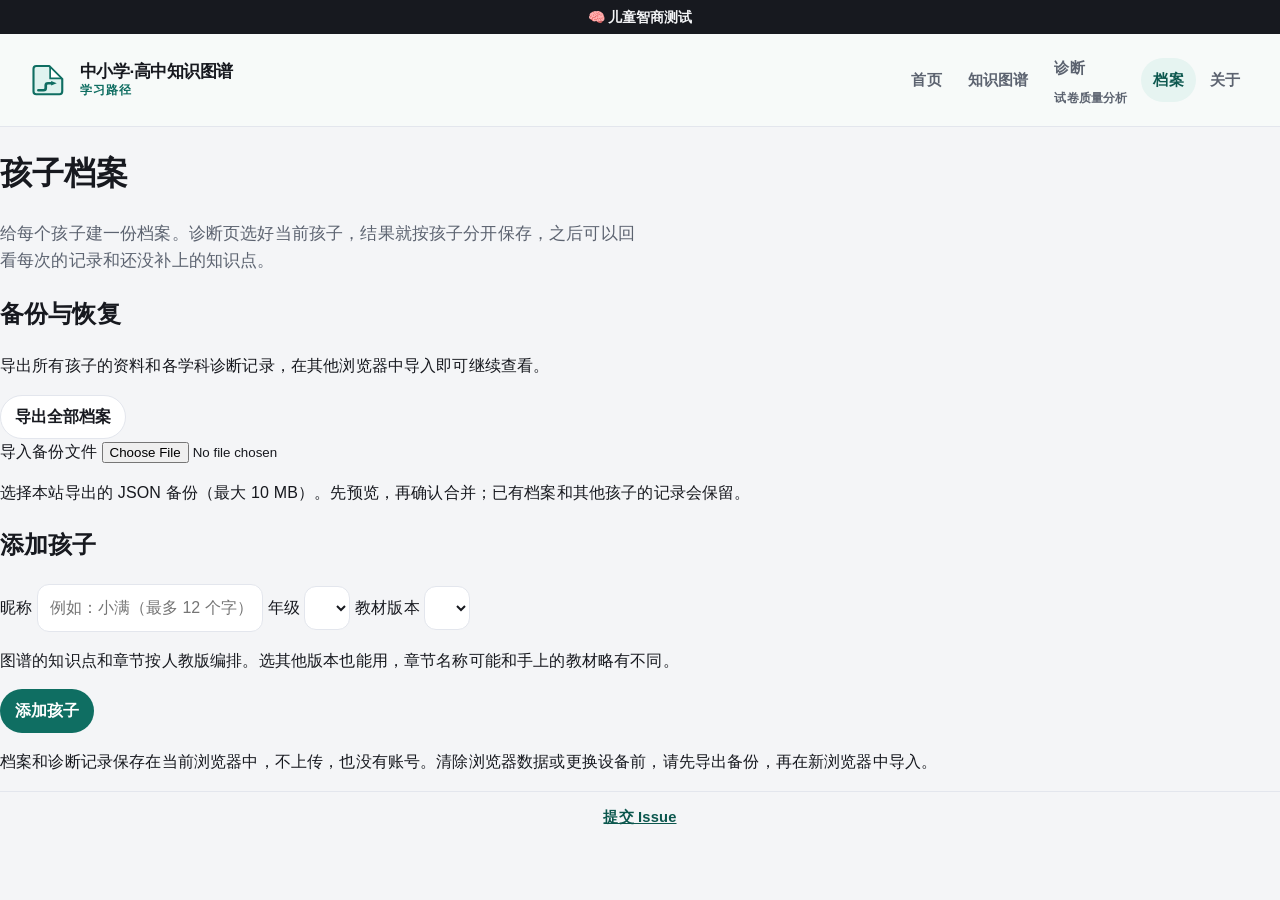
==== children/index.html @ bc9e5b9a "在诊断菜单下加入试卷质量分析入口。 Co-authored-by: Cursor <cursoragent@cursor.com>" ====
<!DOCTYPE html>
<html lang="zh-CN">
<head>
<meta charset="utf-8">
<meta name="viewport" content="width=device-width, initial-scale=1, viewport-fit=cover">
<title>孩子档案 · 中小学·高中知识图谱</title>
<link rel="icon" href="data:image/svg+xml,%3Csvg%20xmlns%3D%22http%3A%2F%2Fwww.w3.org%2F2000%2Fsvg%22%20viewBox%3D%220%200%2032%2032%22%3E%3Cpath%20fill%3D%22%23dff3ef%22%20stroke%3D%22%230f6e62%22%20stroke-width%3D%221.7%22%20stroke-linejoin%3D%22round%22%20d%3D%22M6.6%204.8H17L27.4%2015.2V25Q27.4%2027.4%2025.2%2027.4H6.6Q4.4%2027.4%204.4%2025.2V7Q4.4%204.8%206.6%204.8Z%22%2F%3E%3Cpath%20fill%3D%22%23ffffff%22%20d%3D%22M17.7%206.3%2026.1%2014.7H17.7Z%22%2F%3E%3Cpath%20fill%3D%22none%22%20stroke%3D%22%230f6e62%22%20stroke-width%3D%221.35%22%20stroke-linecap%3D%22round%22%20stroke-linejoin%3D%22round%22%20d%3D%22M17.7%206.3V14.7H26.1%22%2F%3E%3Cpath%20fill%3D%22none%22%20stroke%3D%22%230f6e62%22%20stroke-width%3D%222.15%22%20stroke-linecap%3D%22round%22%20stroke-linejoin%3D%22round%22%20d%3D%22M8.3%2024.2H12.4Q14.2%2024.2%2014.2%2022.4V20.2Q14.2%2018.6%2016%2018.6H18.8%22%2F%3E%3Cpath%20fill%3D%22%230f6e62%22%20d%3D%22M18.5%2016.85%2023%2018.6%2018.5%2020.35Z%22%2F%3E%3C%2Fsvg%3E">
<link rel="manifest" href="../manifest.webmanifest">
<link rel="apple-touch-icon" href="../assets/icons/apple-touch-icon.png">
<meta name="theme-color" content="#0f6e62">
<meta name="mobile-web-app-capable" content="yes">
<meta name="apple-mobile-web-app-capable" content="yes">
<meta name="apple-mobile-web-app-title" content="知识图谱">
<link rel="stylesheet" href="../assets/site.css">
<link rel="stylesheet" href="../assets/pwa.css">
<link rel="stylesheet" href="children.css">
</head>
<body class="page-kids">
<a class="top-banner" href="https://test.pansgo.com/?from=math-top" target="_blank" rel="noopener">🧠 儿童智商测试</a>
<header class="site-header">
  <a class="brand" href="../">
    <svg class="logo" viewBox="0 0 32 32" aria-hidden="true"><path fill="var(--logo-sheet)" stroke="currentColor" stroke-width="1.7" stroke-linejoin="round" d="M6.6 4.8H17L27.4 15.2V25Q27.4 27.4 25.2 27.4H6.6Q4.4 27.4 4.4 25.2V7Q4.4 4.8 6.6 4.8Z"/><path fill="var(--logo-fold)" d="M17.7 6.3 26.1 14.7H17.7Z"/><path fill="none" stroke="currentColor" stroke-width="1.35" stroke-linecap="round" stroke-linejoin="round" d="M17.7 6.3V14.7H26.1"/><path fill="none" stroke="currentColor" stroke-width="2.15" stroke-linecap="round" stroke-linejoin="round" d="M8.3 24.2H12.4Q14.2 24.2 14.2 22.4V20.2Q14.2 18.6 16 18.6H18.8"/><path fill="currentColor" d="M18.5 16.85 23 18.6 18.5 20.35Z"/></svg>
    <span class="brand-copy">
      <span class="brand-name">中小学·高中知识图谱</span>
      <span class="brand-kicker">学习路径</span>
    </span>
  </a>
  <nav class="site-nav" aria-label="主导航">
    <div class="page-links">
      <a class="nav-link" href="../">首页</a>
      <a class="nav-link" href="../explore/">知识图谱</a>
      <div class="nav-drop">
        <a class="nav-link" href="../diagnose/">诊断</a>
        <a class="nav-link nav-sub" href="../diagnose/papers.html">试卷质量分析</a>
      </div>
      <a class="nav-link active" href="./" aria-current="page">档案</a>
      <a class="nav-link" href="https://github.com/xiaoyang111222/cn-math-taxonomy" target="_blank" rel="noopener noreferrer">关于</a>
    </div>
  </nav>
</header>
<main class="kids" id="root">
  <h1>孩子档案</h1>
  <p class="lede">给每个孩子建一份档案。诊断页选好当前孩子，结果就按孩子分开保存，之后可以回看每次的记录和还没补上的知识点。</p>
  <p id="back" class="quiet-link" hidden></p>
  <section class="kid-backup" aria-labelledby="backup-title">
    <h2 id="backup-title">备份与恢复</h2>
    <p>导出所有孩子的资料和各学科诊断记录，在其他浏览器中导入即可继续查看。</p>
    <button type="button" id="export-backup">导出全部档案</button>
    <p id="export-status" class="small" role="status" hidden></p>
    <div class="kid-import">
      <label for="import-backup">导入备份文件</label>
      <input type="file" id="import-backup" accept=".json,application/json" aria-describedby="import-note">
      <p id="import-note" class="muted small">选择本站导出的 JSON 备份（最大 10 MB）。先预览，再确认合并；已有档案和其他孩子的记录会保留。</p>
      <p id="import-error" class="err small" role="alert" hidden></p>
      <div id="import-preview" class="kid-import-preview" hidden>
        <h3>导入预览</h3>
        <p id="import-summary"></p>
        <ul id="import-children"></ul>
        <p class="muted small">相同档案保留本机资料；同一条诊断记录采用较新的结果，时间相同则保留本机结果。历史记录不会因合并被截断。</p>
        <div class="kid-actions">
          <button type="button" id="confirm-import" class="primary" disabled>确认合并导入</button>
          <button type="button" id="cancel-import">取消</button>
        </div>
      </div>
      <p id="import-status" class="small" role="status" hidden></p>
    </div>
  </section>
  <div id="list" aria-live="polite"></div>
  <section class="kid-form" id="form-card" aria-labelledby="form-title">
    <h2 id="form-title">添加孩子</h2>
    <form id="form" novalidate>
      <label for="f-name">昵称</label>
      <input id="f-name" type="text" maxlength="12" autocomplete="off" placeholder="例如：小满（最多 12 个字）">
      <label for="f-grade">年级</label>
      <select id="f-grade"></select>
      <label for="f-book">教材版本</label>
      <select id="f-book"></select>
      <p class="muted small" id="book-note">图谱的知识点和章节按人教版编排。选其他版本也能用，章节名称可能和手上的教材略有不同。</p>
      <p class="err" id="f-error" role="alert" hidden></p>
      <div class="form-actions">
        <button type="submit" class="primary" id="f-submit">添加孩子</button>
        <button type="button" id="f-cancel" hidden>取消编辑</button>
      </div>
    </form>
  </section>
  <p class="muted small kid-note">档案和诊断记录保存在当前浏览器中，不上传，也没有账号。清除浏览器数据或更换设备前，请先导出备份，再在新浏览器中导入。</p>
</main>
<footer class="site-footer">
  <p><a href="https://github.com/xiaoyang111222/cn-math-taxonomy/issues/new/choose">提交 Issue</a></p>
</footer>
<script src="../assets/children.js"></script>
<script src="page.js"></script>
<script src="../assets/stats-config.js"></script>
<script src="../assets/stats.js"></script>
<script src="../assets/pwa.js"></script>
</body>
</html>
---- assets/site.css ----
/* 中小学·高中知识图谱：全站配色、字号、导航。浏览页与诊断页共用。 */

:root {
  color-scheme: light;
  --bg: #f4f5f7;
  --bg-elev: #ffffff;
  --bg-muted: #eef0f3;
  --text: #17191f;
  --muted: #5c6370;
  --line: #e3e6ed;
  --brand: #0f6e62;
  --brand-strong: #0c574e;
  --brand-soft: #e6f4f1;
  --on-brand: #ffffff;
  --junior: #1d4ed8;
  --junior-soft: #e8efff;
  --focus: #0f6e62;
  --shadow: 0 1px 2px rgba(23, 25, 31, 0.04), 0 10px 28px rgba(23, 25, 31, 0.05);
  --radius: 14px;
  --radius-sm: 10px;
  --header-bg: #f7faf9;
  --logo-sheet: #dff3ef;
  --logo-fold: #ffffff;
  --font: "PingFang SC", "Hiragino Sans GB", "Microsoft YaHei", "Noto Sans CJK SC", "Noto Sans SC", "Source Han Sans SC", sans-serif;
  --fs: 16px;
  --ok: #157a3a;
  --ok-bg: #dcfce7;
  --on-ok: #ffffff;
  --bad: #b91c1c;
  --bad-bg: #fee2e2;
  --on-bad: #ffffff;
  --warn: #9a3412;
  --warn-bg: #ffedd5;
  --unk: #475569;
  --unk-bg: #e8eef6;
  --accent: #0f766e;
  --panel: #ffffff;
  --node-primary: #0f766e;
  --node-primary-bg: #d5f3ee;
  --node-junior: #1d4ed8;
  --node-junior-bg: #dbe7ff;
  --node-senior: #a21caf;
  --node-senior-bg: #fae8ff;
  --node-current-bg: #fff4e5;
  --node-current-border: #ea580c;
  --node-text: #162033;
  --edge: #526274;
  --edge-soft: #8aa0b4;
  --hard-bg: #ffedd5;
  --hard-fg: #9a3412;
  --soft-bg: #e7eef6;
  --soft-fg: #475569;
  --diagram-ok-bg: #dcfce7;
  --diagram-ok: #157a3a;
  --diagram-bad-bg: #fee2e2;
  --diagram-bad: #b91c1c;
  --diagram-unk-bg: #f1f5f9;
  --diagram-unk: #64748b;
  --diagram-shaky-bg: #fef3c7;
  --diagram-shaky: #b45309;
  --diagram-text: #162033;
  --diagram-edge: #64748b;
}

body.subject-physics {
  --brand: #b45309;
  --brand-strong: #92400e;
  --brand-soft: #fff7ed;
  --on-brand: #ffffff;
  --focus: #b45309;
  --accent: #b45309;
  --logo-sheet: #fde9d4;
  --logo-fold: #ffffff;
}

body.subject-english {
  --brand: #4338ca;
  --brand-strong: #3730a3;
  --brand-soft: #eef2ff;
  --on-brand: #ffffff;
  --focus: #4338ca;
  --accent: #4338ca;
  --logo-sheet: #e6e8fb;
  --logo-fold: #ffffff;
}

body.subject-science {
  --brand: #047857;
  --brand-strong: #065f46;
  --brand-soft: #ecfdf5;
  --on-brand: #ffffff;
  --focus: #047857;
  --accent: #047857;
  --logo-sheet: #d1fae5;
  --logo-fold: #ffffff;
}

body.subject-chinese {
  --brand: #9f1239;
  --brand-strong: #881337;
  --brand-soft: #fff1f2;
  --on-brand: #ffffff;
  --focus: #9f1239;
  --accent: #9f1239;
  --logo-sheet: #ffe4e6;
  --logo-fold: #ffffff;
}

body.subject-morality {
  --brand: #c2410c;
  --brand-strong: #9a3412;
  --brand-soft: #fff7ed;
  --on-brand: #ffffff;
  --focus: #c2410c;
  --accent: #c2410c;
  --logo-sheet: #ffedd5;
  --logo-fold: #ffffff;
}

body.subject-history {
  --brand: #6b5344;
  --brand-strong: #4a382c;
  --brand-soft: #f6f1ea;
  --on-brand: #ffffff;
  --focus: #6b5344;
  --accent: #6b5344;
  --logo-sheet: #efe4d6;
  --logo-fold: #ffffff;
}

body.subject-geography {
  --brand: #0e7490;
  --brand-strong: #155e75;
  --brand-soft: #ecfeff;
  --on-brand: #ffffff;
  --focus: #0e7490;
  --accent: #0e7490;
  --logo-sheet: #cffafe;
  --logo-fold: #ffffff;
}

body.subject-biology {
  --brand: #3f6212;
  --brand-strong: #365314;
  --brand-soft: #f7fee7;
  --on-brand: #ffffff;
  --focus: #4d7c0f;
  --accent: #4d7c0f;
  --logo-sheet: #ecfccb;
  --logo-fold: #ffffff;
}

body.subject-chemistry {
  --brand: #de3b16;
  --brand-strong: #9f2a10;
  --brand-soft: #fff1ec;
  --on-brand: #ffffff;
  --focus: #de3b16;
  --accent: #de3b16;
  --logo-sheet: #ffe4dc;
  --logo-fold: #ffffff;
}

@media (prefers-color-scheme: dark) {
  :root {
    color-scheme: dark;
    --bg: #10141c;
    --bg-elev: #181e29;
    --bg-muted: #232b39;
    --text: #e8edf5;
    --muted: #a7b2c2;
    --line: #313b4d;
    --brand: #2dd4bf;
    --brand-strong: #5eead4;
    --brand-soft: #134e4a;
    --on-brand: #042f2e;
    --junior: #93c5fd;
    --junior-soft: #1e3a8a;
    --focus: #5eead4;
    --shadow: 0 1px 2px rgba(0, 0, 0, 0.35), 0 12px 28px rgba(0, 0, 0, 0.28);
    --ok: #4ade80;
    --ok-bg: #14532d;
    --on-ok: #052e16;
    --bad: #fca5a5;
    --bad-bg: #7f1d1d;
    --on-bad: #450a0a;
    --warn: #fdba74;
    --warn-bg: #7c2d12;
    --unk: #cbd5e1;
    --unk-bg: #223044;
    --accent: #2dd4bf;
    --header-bg: #171e2a;
    --logo-sheet: #123f3c;
    --logo-fold: #1c5c56;
    --panel: #172232;
    --node-primary: #5eead4;
    --node-primary-bg: #115e59;
    --node-junior: #93c5fd;
    --node-junior-bg: #1e3a8a;
    --node-senior: #f0abfc;
    --node-senior-bg: #4a044e;
    --node-current-bg: #7c2d12;
    --node-current-border: #fdba74;
    --node-text: #f8fafc;
    --edge: #94a3b8;
    --edge-soft: #64748b;
    --hard-bg: #7c2d12;
    --hard-fg: #ffedd5;
    --soft-bg: #232b39;
    --soft-fg: #cbd5e1;
    --diagram-ok-bg: #14532d;
    --diagram-ok: #4ade80;
    --diagram-bad-bg: #7f1d1d;
    --diagram-bad: #fca5a5;
    --diagram-unk-bg: #1e293b;
    --diagram-unk: #cbd5e1;
    --diagram-shaky-bg: #78350f;
    --diagram-shaky: #fcd34d;
    --diagram-text: #f8fafc;
    --diagram-edge: #94a3b8;
  }
  body.subject-physics {
    --brand: #fdba74;
    --brand-strong: #fed7aa;
    --brand-soft: #7c2d12;
    --on-brand: #431407;
    --focus: #fed7aa;
    --accent: #fdba74;
    --logo-sheet: #6b2f12;
    --logo-fold: #8a4218;
  }
  body.subject-english {
    --brand: #a5b4fc;
    --brand-strong: #c7d2fe;
    --brand-soft: #312e81;
    --on-brand: #1e1b4b;
    --focus: #c7d2fe;
    --accent: #a5b4fc;
    --logo-sheet: #2a2870;
    --logo-fold: #3c3a96;
  }
  body.subject-science {
    --brand: #6ee7b7;
    --brand-strong: #a7f3d0;
    --brand-soft: #064e3b;
    --on-brand: #022c22;
    --focus: #a7f3d0;
    --accent: #6ee7b7;
    --logo-sheet: #065f46;
    --logo-fold: #047857;
  }
  body.subject-chinese {
    --brand: #fda4af;
    --brand-strong: #fecdd3;
    --brand-soft: #881337;
    --on-brand: #4c0519;
    --focus: #fecdd3;
    --accent: #fda4af;
    --logo-sheet: #6b1230;
    --logo-fold: #9f1239;
  }
  body.subject-morality {
    --brand: #fdba74;
    --brand-strong: #fed7aa;
    --brand-soft: #7c2d12;
    --on-brand: #431407;
    --focus: #fed7aa;
    --accent: #fdba74;
    --logo-sheet: #9a3412;
    --logo-fold: #c2410c;
  }
  body.subject-history {
    --brand: #d6c3ad;
    --brand-strong: #e7d7c6;
    --brand-soft: #3f3228;
    --on-brand: #2a211b;
    --focus: #e7d7c6;
    --accent: #d6c3ad;
    --logo-sheet: #4a382c;
    --logo-fold: #6b5344;
  }
  body.subject-geography {
    --brand: #67e8f9;
    --brand-strong: #a5f3fc;
    --brand-soft: #164e63;
    --on-brand: #083344;
    --focus: #a5f3fc;
    --accent: #67e8f9;
    --logo-sheet: #155e75;
    --logo-fold: #0e7490;
  }
  body.subject-biology {
    --brand: #bef264;
    --brand-strong: #d9f99d;
    --brand-soft: #1a2e05;
    --on-brand: #1a2e05;
    --focus: #d9f99d;
    --accent: #bef264;
    --logo-sheet: #365314;
    --logo-fold: #4d7c0f;
  }
  body.subject-chemistry {
    --brand: #ff8a65;
    --brand-strong: #ffccbc;
    --brand-soft: #5d1a0e;
    --on-brand: #3e0e06;
    --focus: #ffccbc;
    --accent: #ff8a65;
    --logo-sheet: #7a2614;
    --logo-fold: #de3b16;
  }
}

@media print {
  :root {
    --bg: #fff;
    --bg-elev: #fff;
    --bg-muted: #f4f7fb;
    --text: #162033;
    --muted: #475569;
    --line: #d5dde6;
    --panel: #fff;
    --header-bg: #fff;
    --logo-sheet: #dff3ef;
    --logo-fold: #ffffff;
    --shadow: none;
  }
}

*, *::before, *::after { box-sizing: border-box; }
[hidden] { display: none !important; }
html { -webkit-text-size-adjust: 100%; }
body {
  margin: 0;
  font-family: var(--font);
  font-size: var(--fs);
  line-height: 1.6;
  color: var(--text);
  background: var(--bg);
  letter-spacing: 0.01em;
}
img { max-width: 100%; height: auto; }
.node-tip {
  position: absolute;
  z-index: 6;
  max-width: min(280px, calc(100% - 16px));
  padding: 6px 10px;
  border-radius: 10px;
  background: var(--text);
  color: var(--bg);
  font-size: 0.92rem;
  font-weight: 700;
  line-height: 1.45;
  pointer-events: none;
  box-shadow: var(--shadow);
  overflow-wrap: anywhere;
}
code { overflow-wrap: anywhere; }
:focus-visible { outline: 3px solid var(--focus); outline-offset: 2px; }
@media (prefers-reduced-motion: reduce) {
  *, *::before, *::after { transition: none !important; scroll-behavior: auto !important; }
}

.top-banner {
  display: flex;
  align-items: center;
  justify-content: center;
  flex: none;
  width: 100%;
  max-width: 100%;
  min-width: 0;
  min-height: 34px;
  padding: 5px 12px;
  background: #17191f;
  color: #f4f5f7;
  font-size: 14px;
  font-weight: 650;
  line-height: 1.3;
  text-align: center;
  text-decoration: none;
  white-space: nowrap;
  overflow: hidden;
  letter-spacing: 0;
}
.top-banner:hover { background: var(--brand-strong); color: var(--on-brand); }
@media (max-width: 420px) {
  .top-banner { font-size: 12.5px; padding: 5px 8px; }
}
@media print {
  .top-banner { display: none !important; }
}

.site-header {
  display: flex;
  flex-wrap: wrap;
  align-items: center;
  justify-content: space-between;
  gap: 8px 24px;
  padding: 12px 28px;
  background: var(--header-bg);
  border-bottom: 1px solid var(--line);
  max-width: 100%;
}
body:not(.page-explore) .site-header {
  position: sticky;
  top: 0;
  z-index: 30;
}
.brand {
  display: flex;
  align-items: center;
  gap: 12px;
  min-height: 48px;
  min-width: 0;
  color: inherit;
  text-decoration: none;
}
.logo {
  color: var(--brand);
  width: 40px;
  height: 40px;
  flex: none;
  display: block;
}
.brand-copy {
  display: flex;
  flex-direction: column;
  justify-content: center;
  min-width: 0;
  gap: 1px;
}
.brand-name {
  font-size: 1.08rem;
  font-weight: 750;
  line-height: 1.15;
  letter-spacing: -0.03em;
  color: var(--text);
  overflow-wrap: anywhere;
}
.brand-kicker {
  font-size: 0.75rem;
  font-weight: 650;
  line-height: 1.2;
  letter-spacing: 0.08em;
  color: var(--brand);
}
.site-nav {
  display: flex;
  flex-wrap: wrap;
  align-items: center;
  gap: 8px 18px;
  min-width: 0;
  max-width: 100%;
}
.subject-switch {
  display: inline-flex;
  align-items: center;
  gap: 2px;
  padding: 3px;
  border-radius: 999px;
  background: var(--bg-muted);
}
.page-links {
  display: flex;
  flex-wrap: wrap;
  align-items: center;
  gap: 2px;
  min-width: 0;
}
.nav-drop {
  display: inline-flex;
  flex-direction: column;
  align-items: stretch;
  min-width: 0;
}
.nav-link.nav-sub {
  min-height: 30px;
  margin-top: -6px;
  padding-top: 0;
  font-size: 0.78rem;
  font-weight: 700;
  line-height: 1.25;
}
.nav-link {
  display: inline-flex;
  align-items: center;
  min-height: 44px;
  padding: 0 12px;
  border-radius: 999px;
  color: var(--muted);
  text-decoration: none;
  font-size: 0.94rem;
  font-weight: 650;
}
.nav-link:hover { background: var(--bg-muted); color: var(--text); }
.nav-link.active, .nav-link[aria-current="page"] {
  background: var(--brand-soft);
  color: var(--brand-strong);
  font-weight: 750;
}
.nav-link.active:hover, .nav-link[aria-current="page"]:hover {
  background: var(--brand-soft);
  color: var(--brand-strong);
}
.nav-link.subject-link {
  color: var(--muted);
  border: 0;
  background: transparent;
  padding: 0 14px;
}
.nav-link.subject-link:hover { background: transparent; color: var(--text); }
.nav-link.subject-link.on {
  background: var(--brand);
  color: var(--on-brand);
  font-weight: 750;
}
.nav-link.subject-link.on:hover { background: var(--brand); color: var(--on-brand); }
.nav-link.resource-search-btn {
  gap: 6px;
  border: 1px solid var(--brand);
  background: transparent;
  color: var(--brand-strong);
  margin-left: 6px;
  text-decoration: none;
}
.nav-link.resource-search-btn:hover { background: var(--brand-soft); color: var(--brand-strong); }
.resource-search-ico { width: 14px; height: 14px; flex: none; }
.resource-search-btn:focus-visible { outline: 2px solid var(--focus); outline-offset: 2px; }
@media (max-width: 720px) {
  .nav-link.resource-search-btn { margin-left: 0; padding: 0 9px; min-height: 36px; }
  .resource-search-ico { display: none; }
  .site-header { padding: 10px 14px 8px; gap: 4px 12px; }
  .brand { gap: 10px; min-height: 44px; }
  .logo { width: 34px; height: 34px; }
  .brand-name { font-size: 1.02rem; }
  .brand-kicker { font-size: 0.72rem; letter-spacing: 0.06em; }
  .site-nav { flex: 1 1 100%; justify-content: space-between; gap: 4px 8px; }
  .nav-link { padding: 0 8px; font-size: 0.9rem; }
  .nav-link.subject-link { padding: 0 12px; }
}

.site-footer {
  padding: 14px 16px 18px;
  text-align: center;
  color: var(--muted);
  font-size: 0.92rem;
  border-top: 1px solid var(--line);
  max-width: 100%;
}
.site-footer p { margin: 0; overflow-wrap: anywhere; }
.site-footer a { color: var(--brand-strong); font-weight: 700; }

button, .btn {
  font: inherit;
  font-weight: 650;
  min-height: 44px;
  padding: 8px 14px;
  border-radius: 999px;
  border: 1px solid var(--line);
  background: var(--bg-elev);
  color: var(--text);
  cursor: pointer;
}
button:hover, .btn:hover { background: var(--bg-muted); }
button.primary, .btn-primary {
  background: var(--brand);
  border-color: transparent;
  color: var(--on-brand);
}
button.primary:hover, .btn-primary:hover { filter: brightness(1.06); background: var(--brand); }

/* 题目图示：只用 currentColor，浅色和深色都看得见。宽度跟着容器走，不写死像素。 */
.q-figure { color: inherit; max-width: 100%; min-width: 0; margin: 8px 0 2px; }
.q-figure svg { width: 100%; max-width: 440px; height: auto; display: block; overflow: visible; }
.choices.fig-icons, .sample-choices.fig-icons {
  display: grid;
  grid-template-columns: repeat(auto-fit, minmax(min(140px, 100%), 1fr));
}
.choices.fig-icons .q-figure svg, .sample-choices.fig-icons .q-figure svg { max-width: 100%; }
button.choice.fig-choice {
  display: flex;
  flex-direction: column;
  align-items: stretch;
  gap: 6px;
  min-width: 0;
}
.sample-choices { display: flex; flex-direction: column; gap: 8px; margin-top: 8px; }
.sample-choice {
  border: 1px solid var(--line);
  border-radius: var(--radius-sm);
  background: var(--bg-elev);
  color: var(--text);
  padding: 8px 10px;
  min-width: 0;
}
.btn {
  display: inline-flex;
  align-items: center;
  justify-content: center;
  gap: 8px;
  text-decoration: none;
  text-align: center;
}
.btn-lg { min-height: 48px; padding: 10px 18px; font-size: 1rem; }
.btn-block { width: 100%; }

input[type="search"], input[type="text"], input[type="number"], input[type="date"], select, textarea {
  font: inherit;
  color: var(--text);
  background: var(--bg-elev);
  border: 1px solid var(--line);
  border-radius: 12px;
  padding: 10px 12px;
  min-height: 44px;
  max-width: 100%;
}
textarea { min-height: 96px; }
.search-lg { width: 100%; font-size: 1.08rem; min-height: 52px; }

.stage-tabs { display: flex; flex-wrap: wrap; gap: 8px; }
.stage-tab { border-radius: 999px; }
.stage-tab.on, .stage-tab[aria-selected="true"] {
  background: var(--brand);
  color: var(--on-brand);
  border-color: transparent;
}

.badge {
  display: inline-flex;
  align-items: center;
  min-height: 24px;
  padding: 0 8px;
  border-radius: 999px;
  font-size: 0.78rem;
  font-weight: 800;
  white-space: nowrap;
}
.badge.hard { background: var(--hard-bg); color: var(--hard-fg); }
.badge.soft { background: var(--soft-bg); color: var(--soft-fg); }

/* 首页 */
.home { width: min(1040px, 100%); margin: 0 auto; padding: 20px 16px 48px; }
.hero {
  background: var(--bg-elev);
  border: 1px solid var(--line);
  border-radius: 20px;
  padding: 28px 24px 22px;
  box-shadow: var(--shadow);
}
.eyebrow {
  margin: 0 0 10px;
  color: var(--brand-strong);
  font-weight: 700;
  font-size: 0.92rem;
  letter-spacing: 0.04em;
}
.hero h1 {
  margin: 0 0 10px;
  font-size: clamp(1.85rem, 4.4vw, 2.7rem);
  line-height: 1.18;
  letter-spacing: -0.03em;
  font-weight: 750;
}
.lede { margin: 0 0 18px; font-size: 1.05rem; max-width: 38em; color: var(--muted); }
.hero-actions { display: flex; flex-wrap: wrap; gap: 10px; }
.hero-actions .btn { flex: 1 1 180px; }
.quiet-link { margin: 14px 0 0; }
.quiet-link a { color: var(--brand-strong); font-weight: 650; text-underline-offset: 3px; }

.section-title { margin: 32px 0 12px; font-size: 1.15rem; letter-spacing: -0.02em; }
.steps {
  list-style: none;
  margin: 0;
  padding: 0;
  display: grid;
  grid-template-columns: repeat(3, minmax(0, 1fr));
  gap: 12px;
}
.steps li {
  background: var(--bg-elev);
  border: 1px solid var(--line);
  border-radius: var(--radius);
  padding: 16px 16px 18px;
  min-width: 0;
}
.step-no {
  display: inline-flex;
  width: 28px;
  height: 28px;
  border-radius: 50%;
  align-items: center;
  justify-content: center;
  background: var(--brand-soft);
  color: var(--brand-strong);
  font-weight: 750;
  font-size: 0.92rem;
}
.steps h3 { margin: 10px 0 4px; font-size: 1.05rem; letter-spacing: -0.02em; }
.steps p { margin: 0; color: var(--muted); font-size: 0.95rem; }

.stat-grid, .grade-grid {
  display: grid;
  gap: 12px;
}
.stat-grid { grid-template-columns: repeat(4, minmax(0, 1fr)); }
.grade-grid { grid-template-columns: repeat(4, minmax(0, 1fr)); }
.stat-card, a.grade-card, a.iq-card {
  background: var(--bg-elev);
  border: 1px solid var(--line);
  border-radius: var(--radius);
  min-width: 0;
}
.stat-card { padding: 14px 16px; }
.stat-num { font-size: 1.7rem; font-weight: 750; line-height: 1.1; letter-spacing: -0.03em; color: var(--text); }
.stat-label { color: var(--muted); font-weight: 650; font-size: 0.92rem; }
.stat-note { color: var(--muted); margin: 8px 0 0; font-size: 0.92rem; }
a.grade-card, a.iq-card {
  display: flex;
  flex-direction: column;
  gap: 2px;
  padding: 12px 14px;
  min-height: 96px;
  text-decoration: none;
  color: inherit;
  border-top: 3px solid var(--node-primary);
}
a.grade-card.is-junior { border-top-color: var(--node-junior); }
a.grade-card.is-senior { border-top-color: var(--node-senior); }
a.grade-card:hover, a.iq-card:hover { border-color: var(--brand); }
a.grade-card strong, a.iq-card strong { font-size: 1.08rem; letter-spacing: -0.02em; }
a.iq-card { margin-top: 22px; gap: 4px; max-width: 100%; border-top-color: var(--brand); }
a.iq-card .iq-sub { font-weight: 650; overflow-wrap: anywhere; }
a.iq-card .iq-note { color: var(--muted); font-size: 0.82rem; font-weight: 650; overflow-wrap: anywhere; }
.grade-stage { color: var(--muted); font-size: 0.82rem; font-weight: 650; }
.grade-count { font-weight: 650; }
.load-error {
  background: var(--bad-bg);
  color: var(--text);
  border-radius: var(--radius-sm);
  padding: 12px 14px;
  margin-top: 12px;
}
@media (max-width: 900px) {
  .grade-grid { grid-template-columns: 1fr 1fr; }
}
@media (max-width: 800px) {
  .steps { grid-template-columns: 1fr; }
  .stat-grid { grid-template-columns: 1fr 1fr; }
  .hero { padding: 22px 16px 18px; }
}


/* 首页本机盲区汇总 */
.blind-home { margin: 28px 0 8px; }
.blind-home-list { list-style: none; margin: 0; padding: 0; display: grid; gap: 8px; }
.blind-home-item {
  display: flex; flex-wrap: wrap; align-items: baseline; justify-content: space-between; gap: 6px 12px;
  padding: 12px 14px; border: 1px solid var(--line); border-radius: 12px; background: var(--card, #fff);
}
.blind-home-name { font-weight: 800; color: var(--brand-strong); text-decoration: none; overflow-wrap: anywhere; }
.blind-home-name:hover { text-decoration: underline; }
.blind-home-meta { color: var(--muted); font-size: 0.9rem; }
.blind-home-actions { display: flex; flex-wrap: wrap; gap: 8px; margin-top: 12px; }
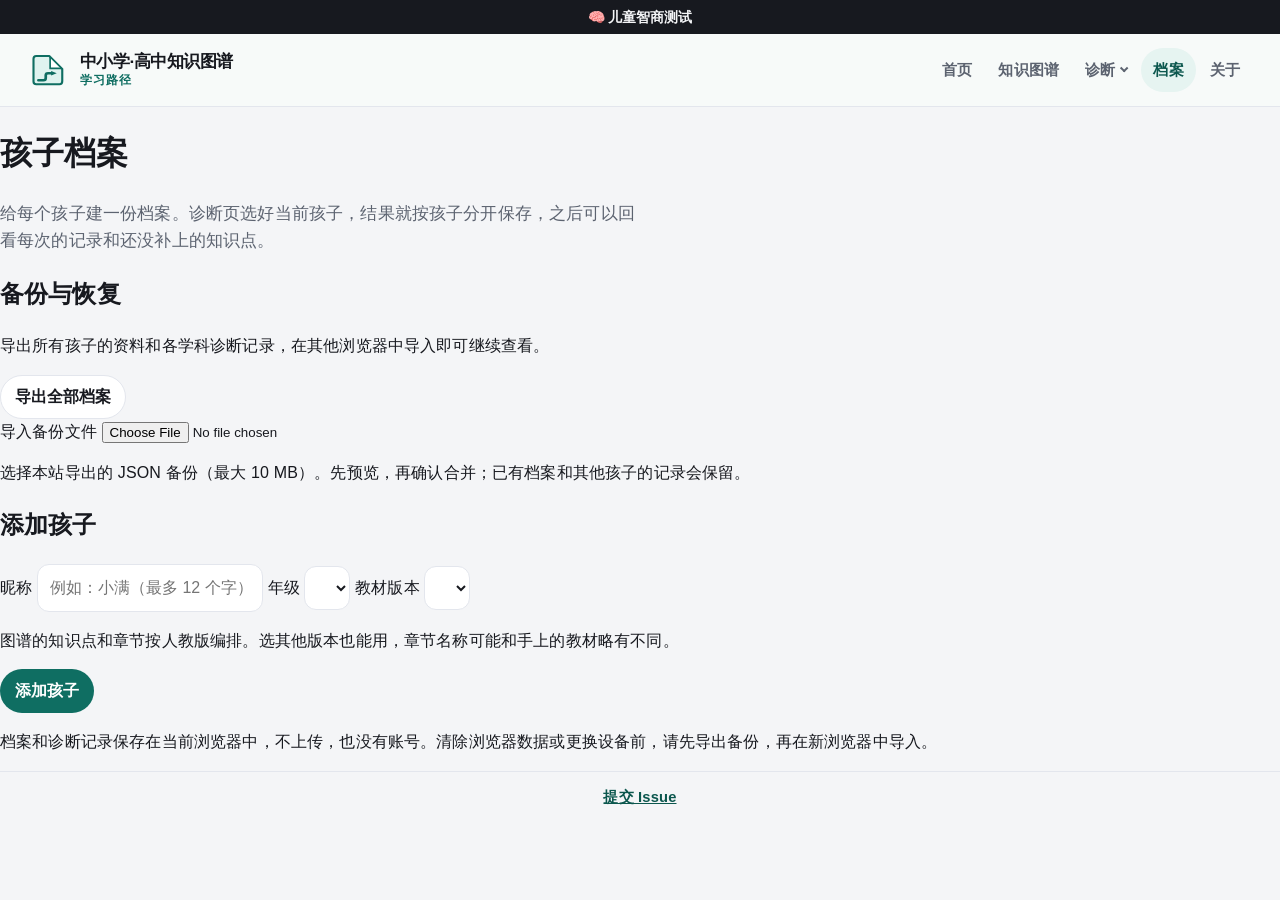
==== commit 76352756: "试卷诊断改为通用离线候选 + Agent 语义分析，并补书写质量页 删除两份练习册的笔迹模板、卷面指纹与写死综评；analyzePage 只产通用候选， summarizeExam 完全由结构化字段生" ====
--- a/children/index.html
+++ b/children/index.html
@@ -30,8 +30,12 @@
       <a class="nav-link" href="../">首页</a>
       <a class="nav-link" href="../explore/">知识图谱</a>
       <div class="nav-drop">
-        <a class="nav-link" href="../diagnose/">诊断</a>
-        <a class="nav-link nav-sub" href="../diagnose/papers.html">试卷质量分析</a>
+        <button type="button" class="nav-link nav-drop-btn" aria-expanded="false" aria-haspopup="menu" aria-controls="nav-diagnose-menu">诊断</button>
+        <div class="nav-menu" id="nav-diagnose-menu" hidden>
+          <a class="nav-link" href="../diagnose/">诊断</a>
+          <a class="nav-link" href="../diagnose/papers.html">试卷质量分析</a>
+          <a class="nav-link" href="../diagnose/writing.html">书写质量</a>
+        </div>
       </div>
       <a class="nav-link active" href="./" aria-current="page">档案</a>
       <a class="nav-link" href="https://github.com/xiaoyang111222/cn-math-taxonomy" target="_blank" rel="noopener noreferrer">关于</a>
--- a/assets/site.css
+++ b/assets/site.css
@@ -468,18 +468,42 @@
   min-width: 0;
 }
 .nav-drop {
+  position: relative;
   display: inline-flex;
+  align-items: center;
+}
+.nav-menu {
+  position: absolute;
+  top: calc(100% + 6px);
+  left: 0;
+  z-index: 40;
+  min-width: 168px;
+  padding: 6px;
+  border: 1px solid var(--line);
+  border-radius: 14px;
+  background: var(--bg-elev);
+  box-shadow: var(--shadow);
+  display: flex;
   flex-direction: column;
   align-items: stretch;
-  min-width: 0;
-}
-.nav-link.nav-sub {
-  min-height: 30px;
-  margin-top: -6px;
-  padding-top: 0;
-  font-size: 0.78rem;
-  font-weight: 700;
-  line-height: 1.25;
+}
+.nav-menu[hidden] { display: none; }
+.nav-menu .nav-link {
+  justify-content: flex-start;
+  border-radius: 10px;
+  white-space: nowrap;
+}
+button.nav-drop-btn::after {
+  content: "";
+  width: 0.42em;
+  height: 0.42em;
+  margin-left: 6px;
+  border-right: 2px solid currentColor;
+  border-bottom: 2px solid currentColor;
+  transform: translateY(-0.12em) rotate(45deg);
+}
+.nav-drop.open button.nav-drop-btn::after {
+  transform: translateY(0.1em) rotate(225deg);
 }
 .nav-link {
   display: inline-flex;
@@ -562,6 +586,27 @@
   cursor: pointer;
 }
 button:hover, .btn:hover { background: var(--bg-muted); }
+button.nav-link.nav-drop-btn {
+  gap: 0;
+  border: 0;
+  background: transparent;
+  color: var(--muted);
+  font-size: 0.94rem;
+  font-weight: 650;
+}
+button.nav-link.nav-drop-btn:hover { background: var(--bg-muted); color: var(--text); }
+button.nav-link.nav-drop-btn.active {
+  background: var(--brand-soft);
+  color: var(--brand-strong);
+  font-weight: 750;
+}
+button.nav-link.nav-drop-btn.active:hover {
+  background: var(--brand-soft);
+  color: var(--brand-strong);
+}
+@media (max-width: 720px) {
+  button.nav-link.nav-drop-btn { padding: 0 8px; font-size: 0.9rem; }
+}
 button.primary, .btn-primary {
   background: var(--brand);
   border-color: transparent;
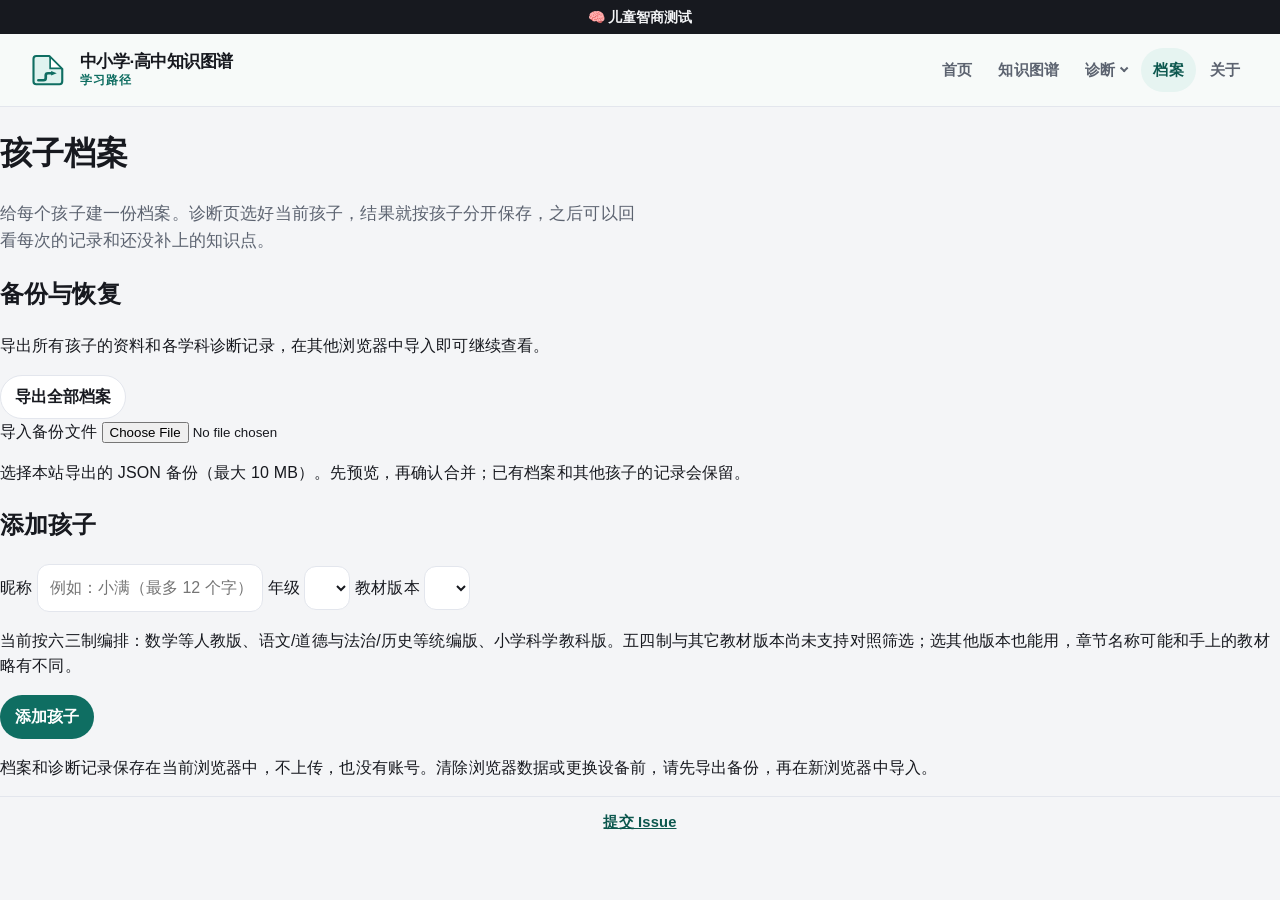
==== commit 1e697946: "合并上游 main 到 mm，冲突保留 mm 的功能。" ====
--- a/children/index.html
+++ b/children/index.html
@@ -79,7 +79,7 @@
       <select id="f-grade"></select>
       <label for="f-book">教材版本</label>
       <select id="f-book"></select>
-      <p class="muted small" id="book-note">图谱的知识点和章节按人教版编排。选其他版本也能用，章节名称可能和手上的教材略有不同。</p>
+      <p class="muted small" id="book-note">当前按六三制编排：数学等人教版、语文/道德与法治/历史等统编版、小学科学教科版。五四制与其它教材版本尚未支持对照筛选；选其他版本也能用，章节名称可能和手上的教材略有不同。</p>
       <p class="err" id="f-error" role="alert" hidden></p>
       <div class="form-actions">
         <button type="submit" class="primary" id="f-submit">添加孩子</button>
@@ -92,6 +92,7 @@
 <footer class="site-footer">
   <p><a href="https://github.com/xiaoyang111222/cn-math-taxonomy/issues/new/choose">提交 Issue</a></p>
 </footer>
+<script src="../assets/stem-compat.js"></script>
 <script src="../assets/children.js"></script>
 <script src="page.js"></script>
 <script src="../assets/stats-config.js"></script>
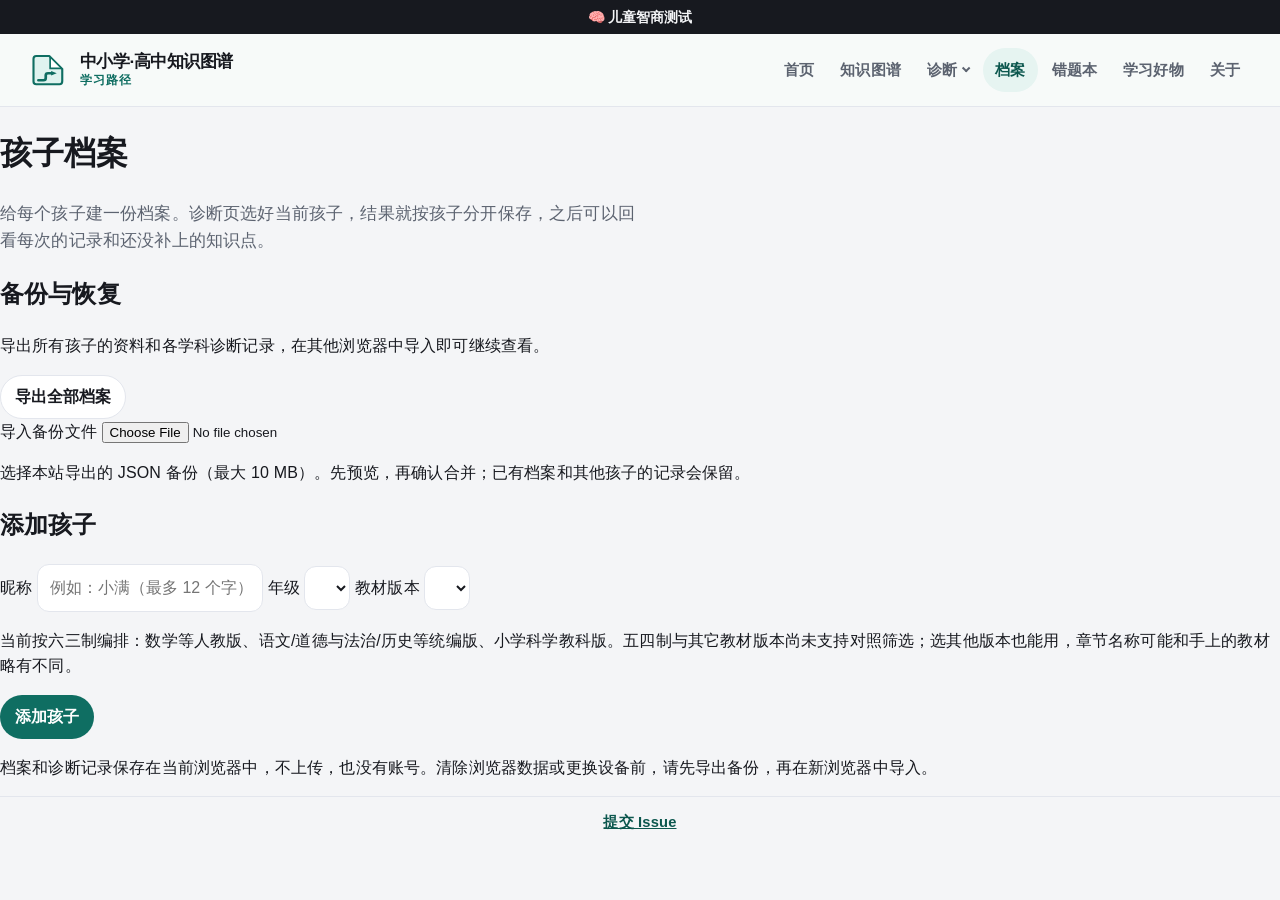
==== commit 230d51de: "合并上游 main 到 mm，冲突保留 mm 的功能。" ====
--- a/children/index.html
+++ b/children/index.html
@@ -38,6 +38,8 @@
         </div>
       </div>
       <a class="nav-link active" href="./" aria-current="page">档案</a>
+      <a class="nav-link" href="../wrongbook/">错题本</a>
+      <a class="nav-link" href="../goods/">学习好物</a>
       <a class="nav-link" href="https://github.com/xiaoyang111222/cn-math-taxonomy" target="_blank" rel="noopener noreferrer">关于</a>
     </div>
   </nav>
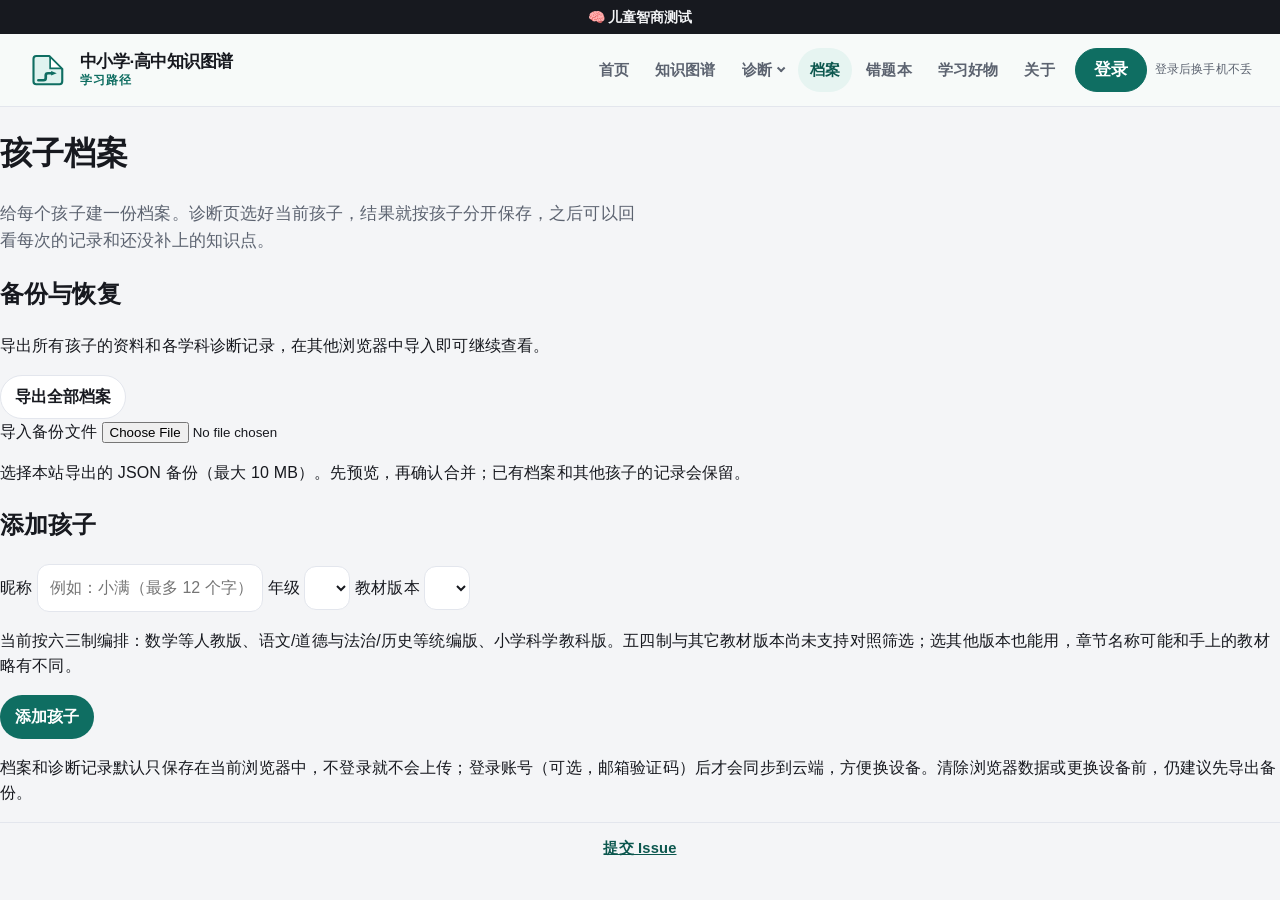
==== commit f9729e98: "合并上游 main 到 mm，冲突保留 mm 的功能。" ====
--- a/children/index.html
+++ b/children/index.html
@@ -89,7 +89,7 @@
       </div>
     </form>
   </section>
-  <p class="muted small kid-note">档案和诊断记录保存在当前浏览器中，不上传，也没有账号。清除浏览器数据或更换设备前，请先导出备份，再在新浏览器中导入。</p>
+  <p class="muted small kid-note">档案和诊断记录默认只保存在当前浏览器中，不登录就不会上传；登录账号（可选，邮箱验证码）后才会同步到云端，方便换设备。清除浏览器数据或更换设备前，仍建议先导出备份。</p>
 </main>
 <footer class="site-footer">
   <p><a href="https://github.com/xiaoyang111222/cn-math-taxonomy/issues/new/choose">提交 Issue</a></p>
@@ -97,6 +97,8 @@
 <script src="../assets/stem-compat.js"></script>
 <script src="../assets/children.js"></script>
 <script src="page.js"></script>
+<script src="../assets/account.js"></script>
+<script src="../assets/sync.js"></script>
 <script src="../assets/stats-config.js"></script>
 <script src="../assets/stats.js"></script>
 <script src="../assets/pwa.js"></script>
--- a/assets/site.css
+++ b/assets/site.css
@@ -684,7 +684,8 @@
 .badge.soft { background: var(--soft-bg); color: var(--soft-fg); }
 
 /* 首页 */
-.home { width: min(1040px, 100%); margin: 0 auto; padding: 20px 16px 48px; }
+.home { width: min(1040px, 100%); margin: 0 auto; padding: 16px 16px 48px; }
+.page-home .subject-switch { display: none; }
 .hero {
   background: var(--bg-elev);
   border: 1px solid var(--line);
@@ -692,13 +693,6 @@
   padding: 28px 24px 22px;
   box-shadow: var(--shadow);
 }
-.eyebrow {
-  margin: 0 0 10px;
-  color: var(--brand-strong);
-  font-weight: 700;
-  font-size: 0.92rem;
-  letter-spacing: 0.04em;
-}
 .hero h1 {
   margin: 0 0 10px;
   font-size: clamp(1.85rem, 4.4vw, 2.7rem);
@@ -707,12 +701,87 @@
   font-weight: 750;
 }
 .lede { margin: 0 0 18px; font-size: 1.05rem; max-width: 38em; color: var(--muted); }
-.hero-actions { display: flex; flex-wrap: wrap; gap: 10px; }
-.hero-actions .btn { flex: 1 1 180px; }
 .quiet-link { margin: 14px 0 0; }
 .quiet-link a { color: var(--brand-strong); font-weight: 650; text-underline-offset: 3px; }
-
-.section-title { margin: 32px 0 12px; font-size: 1.15rem; letter-spacing: -0.02em; }
+.page-home .hero {
+  display: grid;
+  grid-template-columns: minmax(0, 1fr);
+  gap: 20px;
+  align-items: center;
+  padding: 26px 18px 22px;
+}
+.eyebrow {
+  display: inline-block;
+  margin: 0 0 12px;
+  padding: 4px 12px;
+  border-radius: 999px;
+  background: var(--brand-soft);
+  color: var(--brand-strong);
+  font-weight: 700;
+  font-size: 0.85rem;
+  letter-spacing: 0.04em;
+}
+.page-home .hero h1 {
+  margin: 0 0 12px;
+  font-size: clamp(2.15rem, 10.5vw, 3.4rem);
+  line-height: 1.16;
+  font-weight: 800;
+}
+.hero h1 em { font-style: normal; color: var(--brand); }
+.page-home .lede { margin: 0 0 20px; max-width: 30em; }
+.hero-actions { display: grid; gap: 10px; max-width: 460px; }
+.btn-hero { min-height: 56px; font-size: 1.15rem; font-weight: 750; border-radius: 14px; }
+.btn-arrow { font-size: 1.2em; line-height: 1; }
+.btn-ghost { background: transparent; border-color: var(--brand); color: var(--brand-strong); }
+.btn-ghost:hover { background: var(--brand-soft); }
+.hero-art { display: none; }
+.hero-art[hidden] { display: none !important; }
+
+.stat-strip {
+  display: grid;
+  grid-template-columns: repeat(4, minmax(0, 1fr));
+  margin-top: 12px;
+  background: var(--brand-soft);
+  border: 1px solid var(--line);
+  border-radius: var(--radius);
+  overflow: hidden;
+}
+.stat-cell { display: flex; flex-direction: column; align-items: center; gap: 2px; padding: 14px 4px 12px; min-width: 0; }
+.stat-cell + .stat-cell { border-left: 1px solid var(--line); }
+.stat-num { font-size: clamp(1.15rem, 5.6vw, 1.9rem); font-weight: 800; line-height: 1.1; letter-spacing: -0.03em; color: var(--brand-strong); font-variant-numeric: tabular-nums; }
+.stat-label { color: var(--muted); font-weight: 650; font-size: 0.82rem; }
+
+.subject-pills { display: flex; align-items: center; gap: 8px; margin-top: 14px; }
+.pill-row { display: flex; flex: 1 1 auto; gap: 8px; min-width: 0; overflow-x: auto; scrollbar-width: none; padding: 2px 1px; }
+.pill-row::-webkit-scrollbar { display: none; }
+.pill, .pill-more {
+  flex: none;
+  display: inline-flex;
+  align-items: center;
+  justify-content: center;
+  min-height: 40px;
+  padding: 0 16px;
+  border: 1px solid var(--line);
+  border-radius: 999px;
+  background: var(--bg-elev);
+  color: var(--text);
+  font: inherit;
+  font-weight: 700;
+  font-size: 0.95rem;
+  text-decoration: none;
+  cursor: pointer;
+}
+.pill:hover, .pill-more:hover { border-color: var(--brand); }
+.pill.on { background: var(--brand); border-color: var(--brand); color: var(--on-brand); }
+.pill-more { color: var(--brand-strong); border-color: var(--brand); }
+.subject-more { list-style: none; margin: 10px 0 0; padding: 4px 14px; background: var(--bg-elev); border: 1px solid var(--line); border-radius: var(--radius); }
+.subject-more[hidden] { display: none; }
+.subject-more li { display: flex; flex-direction: column; gap: 2px; padding: 10px 0; }
+.subject-more li + li { border-top: 1px solid var(--line); }
+.subject-more span { color: var(--muted); font-size: 0.9rem; }
+
+.section-title { margin: 30px 0 10px; font-size: 1.15rem; letter-spacing: -0.02em; }
+.section-sub { margin: -4px 0 12px; color: var(--muted); }
 .steps {
   list-style: none;
   margin: 0;
@@ -725,7 +794,7 @@
   background: var(--bg-elev);
   border: 1px solid var(--line);
   border-radius: var(--radius);
-  padding: 16px 16px 18px;
+  padding: 14px 16px 16px;
   min-width: 0;
 }
 .step-no {
@@ -740,25 +809,20 @@
   font-weight: 750;
   font-size: 0.92rem;
 }
-.steps h3 { margin: 10px 0 4px; font-size: 1.05rem; letter-spacing: -0.02em; }
+.steps h3 { margin: 8px 0 4px; font-size: 1.05rem; letter-spacing: -0.02em; }
 .steps p { margin: 0; color: var(--muted); font-size: 0.95rem; }
 
-.stat-grid, .grade-grid {
+.grade-grid {
   display: grid;
   gap: 12px;
-}
-.stat-grid { grid-template-columns: repeat(4, minmax(0, 1fr)); }
-.grade-grid { grid-template-columns: repeat(4, minmax(0, 1fr)); }
-.stat-card, a.grade-card, a.iq-card {
+  grid-template-columns: repeat(4, minmax(0, 1fr));
+}
+a.grade-card, a.iq-card, a.entry-card {
   background: var(--bg-elev);
   border: 1px solid var(--line);
   border-radius: var(--radius);
   min-width: 0;
 }
-.stat-card { padding: 14px 16px; }
-.stat-num { font-size: 1.7rem; font-weight: 750; line-height: 1.1; letter-spacing: -0.03em; color: var(--text); }
-.stat-label { color: var(--muted); font-weight: 650; font-size: 0.92rem; }
-.stat-note { color: var(--muted); margin: 8px 0 0; font-size: 0.92rem; }
 a.grade-card, a.iq-card {
   display: flex;
   flex-direction: column;
@@ -771,11 +835,17 @@
 }
 a.grade-card.is-junior { border-top-color: var(--node-junior); }
 a.grade-card.is-senior { border-top-color: var(--node-senior); }
-a.grade-card:hover, a.iq-card:hover { border-color: var(--brand); }
+a.grade-card:hover, a.iq-card:hover, a.entry-card:hover { border-color: var(--brand); }
 a.grade-card strong, a.iq-card strong { font-size: 1.08rem; letter-spacing: -0.02em; }
 a.iq-card { margin-top: 22px; gap: 4px; max-width: 100%; border-top-color: var(--brand); }
 a.iq-card .iq-sub { font-weight: 650; overflow-wrap: anywhere; }
 a.iq-card .iq-note { color: var(--muted); font-size: 0.82rem; font-weight: 650; overflow-wrap: anywhere; }
+a.entry-card {
+  display: flex; flex-direction: column; gap: 4px; margin-top: 24px; padding: 14px 16px 14px 18px;
+  border-left: 4px solid var(--brand); text-decoration: none; color: inherit;
+}
+a.entry-card strong { font-size: 1.1rem; letter-spacing: -0.02em; }
+a.entry-card .entry-sub { color: var(--muted); font-size: 0.95rem; overflow-wrap: anywhere; }
 .grade-stage { color: var(--muted); font-size: 0.82rem; font-weight: 650; }
 .grade-count { font-weight: 650; }
 .load-error {
@@ -789,9 +859,34 @@
   .grade-grid { grid-template-columns: 1fr 1fr; }
 }
 @media (max-width: 800px) {
+  .hero { padding: 22px 16px 18px; }
   .steps { grid-template-columns: 1fr; }
-  .stat-grid { grid-template-columns: 1fr 1fr; }
-  .hero { padding: 22px 16px 18px; }
+  .steps li { display: grid; grid-template-columns: 28px minmax(0, 1fr); column-gap: 12px; row-gap: 2px; align-items: start; }
+  .steps .step-no { grid-row: 1 / span 2; margin-top: 2px; }
+  .steps h3 { margin: 0; }
+}
+@media (min-width: 860px) {
+  .page-home .hero { grid-template-columns: minmax(0, 1.05fr) minmax(0, 0.95fr); gap: 28px; padding: 36px 32px 32px; }
+  .page-home .hero:has(.hero-art[hidden]) { grid-template-columns: minmax(0, 1fr); }
+  .page-home .hero h1 { font-size: 3.1rem; }
+  .hero-actions { grid-template-columns: 1fr 1fr; max-width: 520px; }
+  .hero-art {
+    position: relative;
+    display: flex;
+    flex-direction: column;
+    align-items: center;
+    gap: 10px;
+    padding: 18px 14px 14px;
+    border-radius: 18px;
+    background: var(--brand-soft);
+    color: var(--brand);
+    text-decoration: none;
+  }
+  .hero-art svg { width: 100%; height: auto; }
+  .hero-art .art-nodes circle { fill: var(--bg-elev); stroke: currentColor; stroke-width: 2; }
+  .hero-art .art-nodes circle:first-child { fill: var(--bg-elev); fill: color-mix(in srgb, var(--brand) 16%, var(--bg-elev)); stroke-width: 3; }
+  .hero-art .art-text { fill: var(--text); }
+  .art-tip { padding: 6px 12px; border-radius: 10px; background: var(--bg-elev); color: var(--text); font-weight: 700; font-size: 0.88rem; }
 }
 
 
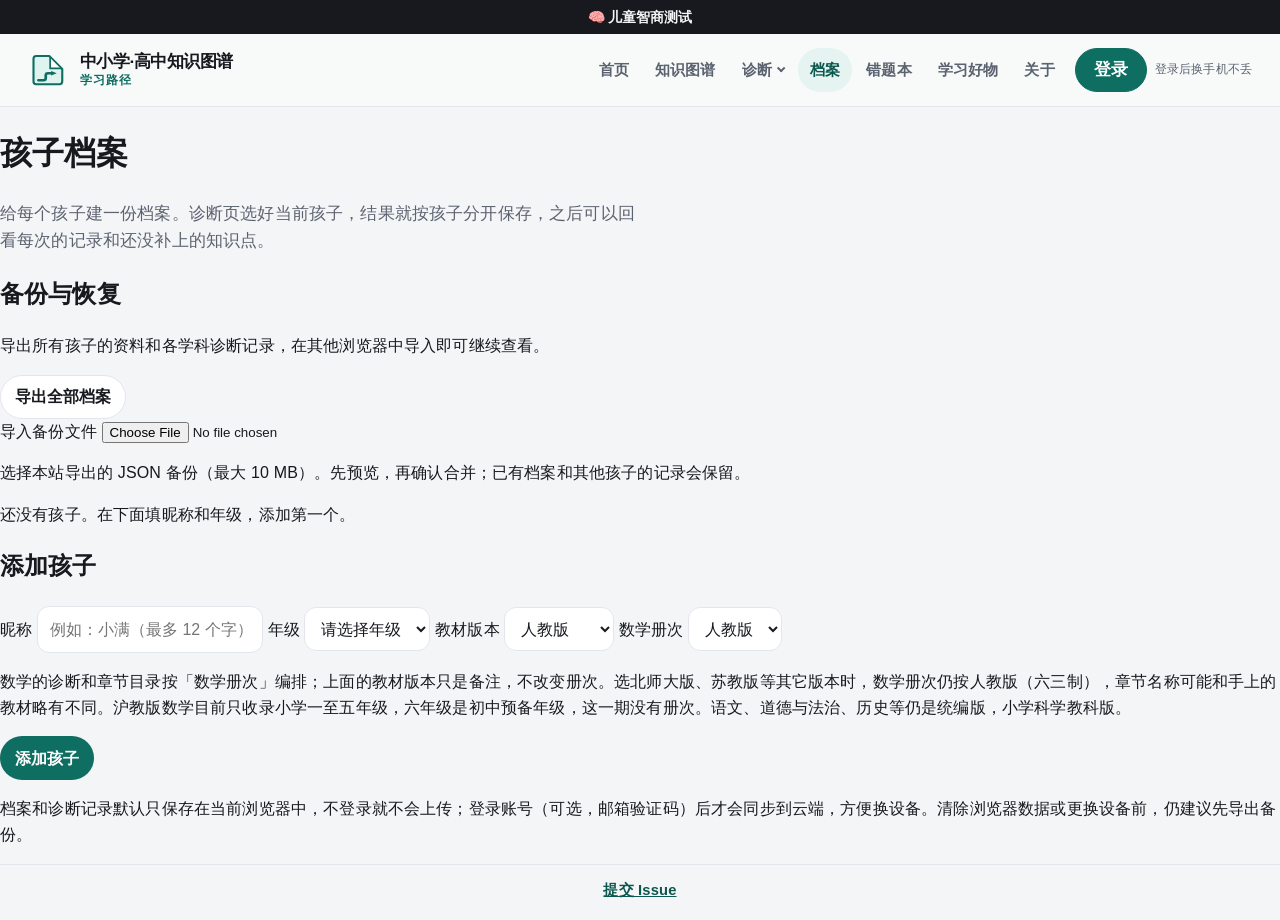
==== commit c2ed8df1: "合并上游 main 到 mm，冲突保留 mm 的功能。" ====
--- a/children/index.html
+++ b/children/index.html
@@ -81,7 +81,9 @@
       <select id="f-grade"></select>
       <label for="f-book">教材版本</label>
       <select id="f-book"></select>
-      <p class="muted small" id="book-note">当前按六三制编排：数学等人教版、语文/道德与法治/历史等统编版、小学科学教科版。五四制与其它教材版本尚未支持对照筛选；选其他版本也能用，章节名称可能和手上的教材略有不同。</p>
+      <label for="f-math-edition">数学册次</label>
+      <select id="f-math-edition"></select>
+      <p class="muted small" id="book-note">数学的诊断和章节目录按「数学册次」编排；上面的教材版本只是备注，不改变册次。选北师大版、苏教版等其它版本时，数学册次仍按人教版（六三制），章节名称可能和手上的教材略有不同。沪教版数学目前只收录小学一至五年级，六年级是初中预备年级，这一期没有册次。语文、道德与法治、历史等仍是统编版，小学科学教科版。</p>
       <p class="err" id="f-error" role="alert" hidden></p>
       <div class="form-actions">
         <button type="submit" class="primary" id="f-submit">添加孩子</button>
--- a/assets/site.css
+++ b/assets/site.css
@@ -158,6 +158,17 @@
   --focus: #de3b16;
   --accent: #de3b16;
   --logo-sheet: #ffe4dc;
+  --logo-fold: #ffffff;
+}
+
+body.subject-politics {
+  --brand: #3730a3;
+  --brand-strong: #312e81;
+  --brand-soft: #eef2ff;
+  --on-brand: #ffffff;
+  --focus: #3730a3;
+  --accent: #3730a3;
+  --logo-sheet: #e0e7ff;
   --logo-fold: #ffffff;
 }
 
@@ -309,6 +320,16 @@
     --logo-sheet: #7a2614;
     --logo-fold: #de3b16;
   }
+  body.subject-politics {
+    --brand: #a5b4fc;
+    --brand-strong: #c7d2fe;
+    --brand-soft: #1e1b4b;
+    --on-brand: #1e1b4b;
+    --focus: #c7d2fe;
+    --accent: #a5b4fc;
+    --logo-sheet: #312e81;
+    --logo-fold: #3730a3;
+  }
 }
 
 @media print {
@@ -891,6 +912,29 @@
 
 
 /* 首页本机盲区汇总 */
+.due-home {
+  margin: 16px 0 0; padding: 12px 16px 6px;
+  background: var(--bg-elev); border: 1px solid var(--brand-strong); border-radius: var(--radius);
+  color: var(--text);
+}
+.due-home[hidden] { display: none; }
+.today-title { margin: 0 0 4px; font-size: 1rem; color: var(--brand-strong); letter-spacing: -0.01em; }
+.today-list { list-style: none; margin: 0; padding: 0; }
+.today-list li[hidden] { display: none; }
+.today-list li + li { border-top: 1px solid var(--line); }
+.today-list a {
+  display: flex; align-items: center; justify-content: space-between; gap: 12px;
+  padding: 10px 0; text-decoration: none; color: var(--text); font-weight: 700;
+}
+.today-streak { padding: 10px 0; font-weight: 700; color: var(--muted); }
+.due-home strong { color: var(--brand-strong); }
+.due-home-go { color: var(--brand-strong); white-space: nowrap; }
+.today-list a:hover .due-home-go { text-decoration: underline; }
+.english-entry {
+  display: block; margin: 12px 0 0; padding: 10px 16px; text-decoration: none; text-align: center;
+  border: 1px dashed var(--brand); border-radius: var(--radius); color: var(--brand-strong); font-weight: 700;
+}
+.english-entry:hover { background: var(--brand-soft); }
 .blind-home { margin: 28px 0 8px; }
 .blind-home-list { list-style: none; margin: 0; padding: 0; display: grid; gap: 8px; }
 .blind-home-item {
